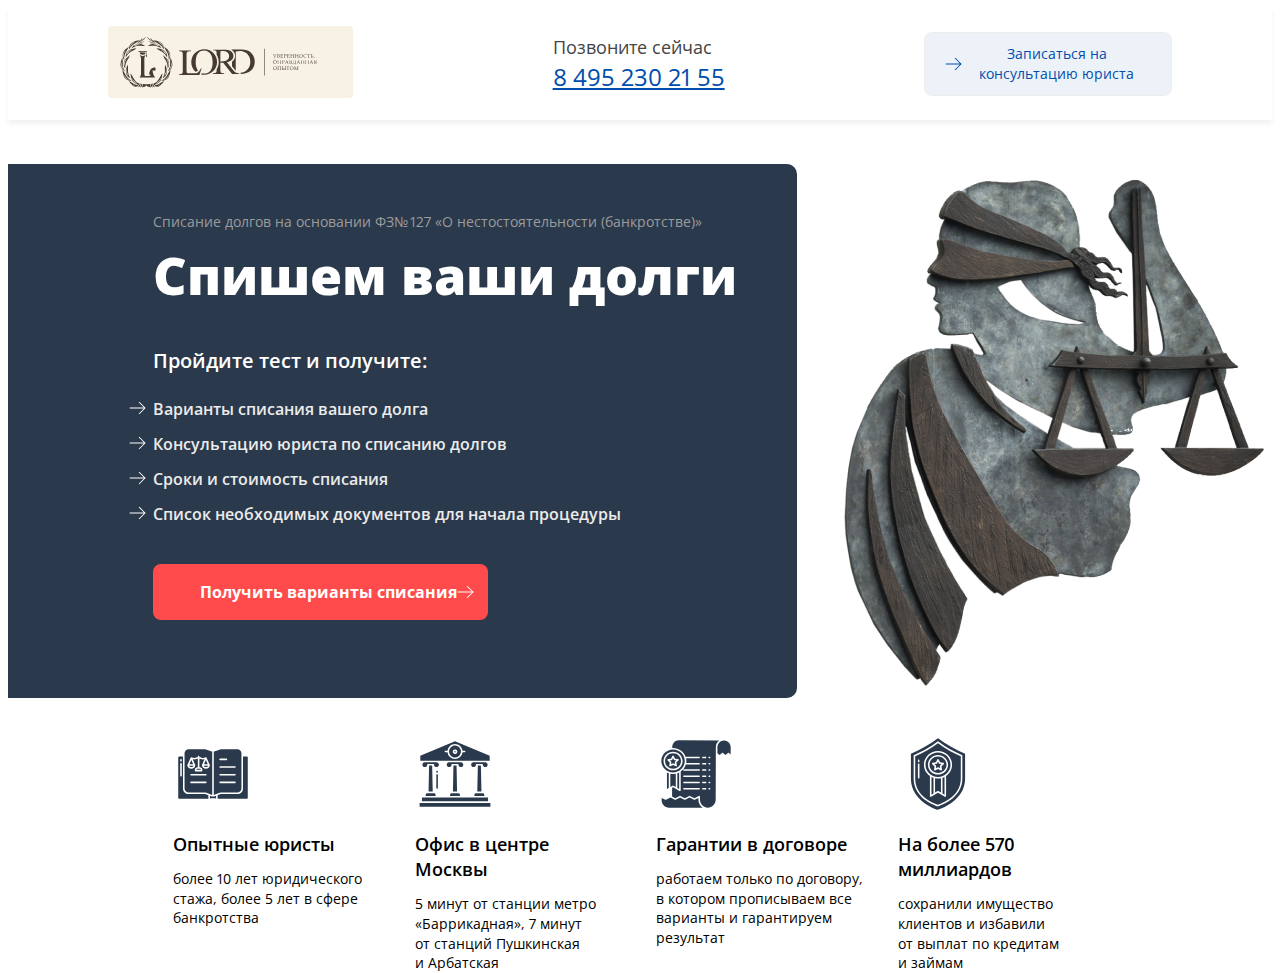
==== index.html @ ac5691c9 "Сделан и стилизован блок описания" ====
<!DOCTYPE html>
<html lang="en">
<head>
  <meta charset="UTF-8">
  <meta name="viewport" content="width=device-width, initial-scale=1.0">
  <meta http-equiv="X-UA-Compatible" content="ie=edge">
  <link rel="stylesheet" href="style.css">
  <title>My Force</title>
</head>
<body>
  <header class="header flex_container">
    <div class="header__logo">
      <img src="img/Lord_logo2.svg" alt="">
    </div>
    <div class="header__number">
      <p class="number__title font__opensans-400">Позвоните сейчас</p>
      <a class="number__phone font__opensans-400" href="#">8 495 230 21 55</a>
    </div>
      <button class="consult__button font__opensans-400" type="button" name="consult"><img src="img/arrow-blue.svg" alt="">Записаться на консультацию юриста</button>
  </header>
  <div class="content">
    <div class="content__main flex_container">
      <div class="main__dolgi">
        <p class="dolgi__fz font__opensans-400">Списание долгов на основании ФЗ№ 127 «О нестостоятельности (банкротстве)»</p>
        <h2 class="dolgi__title font__opensans-400">Спишем ваши долги</h2>
        <ul class="dolgi__ul font__opensans-400">
          <h2 class="ul__title font__opensans-400">Пройдите тест и получите:</h2>
          <li class="font__opensans-400">Варианты списания вашего долга</li>
          <li class="font__opensans-400">Консультацию юриста по списанию долгов</li>
          <li class="font__opensans-400">Сроки и стоимость списания</li>
          <li class="font__opensans-400">Список необходимых документов для начала процедуры</li>
        </ul>
        <button class="dolgi__button font__opensans-400" type="button" name="button">Получить варианты списания<img src="img/arrow.svg" alt=""></button>
      </div>
      <img src="img/femida.png" alt="">
    </div>
    <div class="content__benefits">
      <div class="benefits__item">
        <img src="img/book1.svg" alt="">
        <p class="item__title font__opensans-400">Опытные юристы</p>
        <p class="item__description font__opensans-400">более 10 лет юридического стажа, более 5 лет в сфере банкротства</p>
      </div>
      <div class="benefits__item">
        <img src="img/court1.svg" alt="">
        <p class="item__title font__opensans-400">Офис в центре Москвы</p>
        <p class="item__description font__opensans-400">5 минут от станции метро «Баррикадная», 7 минут от станций Пушкинская и Арбатская</p>
      </div>
      <div class="benefits__item">
        <img src="img/agreement1.svg" alt="">
        <p class="item__title font__opensans-400">Гарантии в договоре</p>
        <p class="item__description font__opensans-400">работаем только по договору, в котором прописываем все варианты и гарантируем результат</p>
      </div>
      <div class="benefits__item">
        <img src="img/shield1.svg" alt="">
        <p class="item__title font__opensans-400">На более 570 миллиардов</p>
        <p class="item__description font__opensans-400">сохранили имущество клиентов и избавили от выплат по кредитам и займам</p>
      </div>
    </div>
  </div>
  <footer class="footer">

  </footer>

</body>
</html>
---- style.css ----
@import url('https://fonts.googleapis.com/css2?family=Open+Sans&display=swap');
.font__opensans-400 {
  font-family: Open Sans;
  font-style: normal;
  font-weight: 400;
}
.header {
  width: 100%;
  max-width: 1440px;
  height: 112px;
  background: #FFFFFF;
  box-shadow: 0px 4px 4px rgba(157, 157, 157, 0.13);
  margin-bottom: 40px;
}
.number__title {
  font-size: 18px;
  line-height: 140%;
  font-feature-settings: 'pnum' on, 'lnum' on;
  color: #444444;
  margin: 0;
}
.number__phone {
  font-size: 24px;
  line-height: 140%;
  font-feature-settings: 'pnum' on, 'lnum' on;
  color: #004DAE;
}
.flex_container {
  display: flex;
  justify-content: space-around;
  align-items: center;
}
.consult__button {
  width: 19.6%;
  height: 57%;
  max-width: 283px;
  max-height: 64px;
  background: rgba(0, 77, 174, 0.07);
  border: 1px solid #EDEDED;
  border-radius: 8px;
  display: flex;
  flex-direction: row;
  align-items: center;
  padding: 12px 20px;
  font-size: 14px;
  line-height: 140%;
  font-feature-settings: 'pnum' on, 'lnum' on;
  color: #004DAE;
}
.content__main {
  width: 100%;
  height: 542px;
}
.main__dolgi {
  padding-left: 11.5%;
  width: 55.5%;
  height: 534px;
  max-width: 800px;
  margin-right: 30px;
  background: #2A394C;
  border-radius: 0px 10px 10px 0px;
}
.dolgi__fz {
  font-size: 14px;
  line-height: 140%;
  font-feature-settings: 'pnum' on, 'lnum' on;
  color: #9C9C9C;
  margin: 0;
  margin-top: 48px;
}
.dolgi__title {
  font-weight: 800;
  font-size: 52px;
  line-height: 136%;
  font-feature-settings: 'pnum' on, 'lnum' on;
  color: #FFFFFF;
  margin-top: 8px;
  margin-bottom: 20px;
}
.dolgi__ul {
  list-style-image: url(img/arrow.svg);
  line-height: 2.2;
  display: flex;
  flex-direction: column;
  align-items: flex-start;
  padding: 0px;
  margin-bottom: 32px;
}
.dolgi__ul li {
  font-weight: 600;
  font-size: 16px;
  font-feature-settings: 'pnum' on, 'lnum' on;
  color: #EBEBEB;
}
.ul__title {
  font-weight: 600;
  font-size: 20px;
  line-height: 140%;
  font-feature-settings: 'pnum' on, 'lnum' on;
  color: #FFFFFF;
}
.dolgi__button {
  font-weight: 700;
  font-size: 16px;
  line-height: 140%;
  font-feature-settings: 'pnum' on, 'lnum' on;
  color: #FFFFFF;
  width: 335px;
  height: 56px;
  background: #FF4B4B;
  border-radius: 8px;
  border-style: none;
  display: flex;
  flex-direction: row;
  align-items: center;
  padding-left: 7.2%;
}
.content__benefits {
  display: grid;
  grid-template-columns: repeat(4, 1fr);
  grid-gap: 2em;
  padding: 0 165px;
  margin-top: 2em;
}
.benefits__item {
  display: flex;
  flex-direction: column;
  align-items: flex-start;
  max-width: 255px;
  max-height: 170px;
}
.item__title {
  font-weight: 600;
  font-size: 18px;
  line-height: 140%;
  font-feature-settings: 'pnum' on, 'lnum' on;
  color: #000000;
  margin-bottom: 12px;
}
.item__description {
  font-size: 14px;
  line-height: 140%;
  font-feature-settings: 'pnum' on, 'lnum' on;
  color: #000000;
  margin: 0;
}
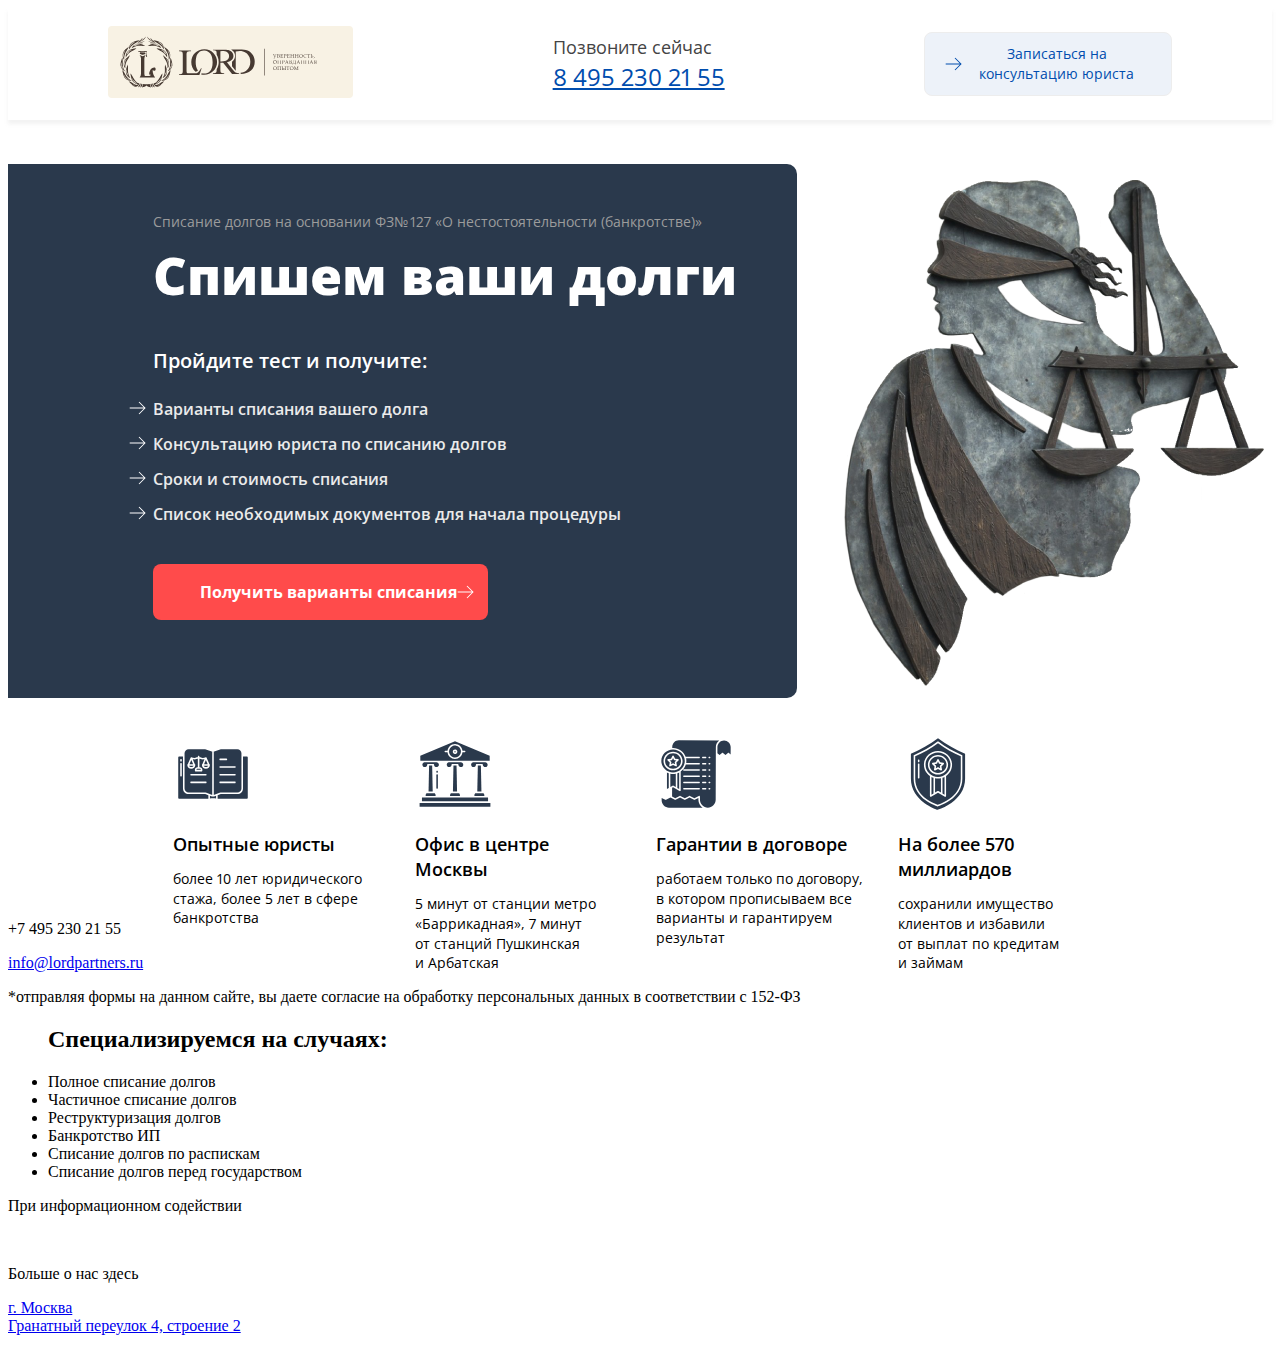
==== commit c479970e: "Сделана конструкция footer" ====
--- a/index.html
+++ b/index.html
@@ -58,7 +58,42 @@
     </div>
   </div>
   <footer class="footer">
-
+    <div class="footer__contacts">
+      <p>+7 495 230 21 55</p>
+      <a href="#">info@lordpartners.ru</a>
+      <p>*отправляя формы на данном сайте, вы даете согласие на обработку персональных данных в соответствии с 152-ФЗ</p>
+    </div>
+    </div>
+    <div class="contacts__spec">
+      <ul class="spec">
+        <h2 class="spec__title">Специализируемся на случаях:</h2>
+        <li>Полное списание долгов</li>
+        <li>Частичное списание долгов</li>
+        <li>Реструктуризация долгов</li>
+        <li>Банкротство ИП</li>
+        <li>Списание долгов по распискам</li>
+        <li>Списание долгов перед государством</li>
+      </ul>
+    </div>
+    <div class="contacts__inf">
+      <p class="inf">При информационном содействии</p>
+      <div class="contacts__img">
+        <img src="" alt="">
+        <img src="" alt="">
+        <img src="" alt="">
+        <img src="" alt="">
+      </div>
+    </div>
+    <div class="contacts__about">
+      <p>Больше о нас здесь</p>
+      <a href="#">г. Москва<br>Гранатный переулок 4, строение 2</a>
+      <div class="about__social">
+        <img src="" alt="">
+        <img src="" alt="">
+        <img src="" alt="">
+        <img src="" alt="">
+      </div>
+    </div>
   </footer>
 
 </body>
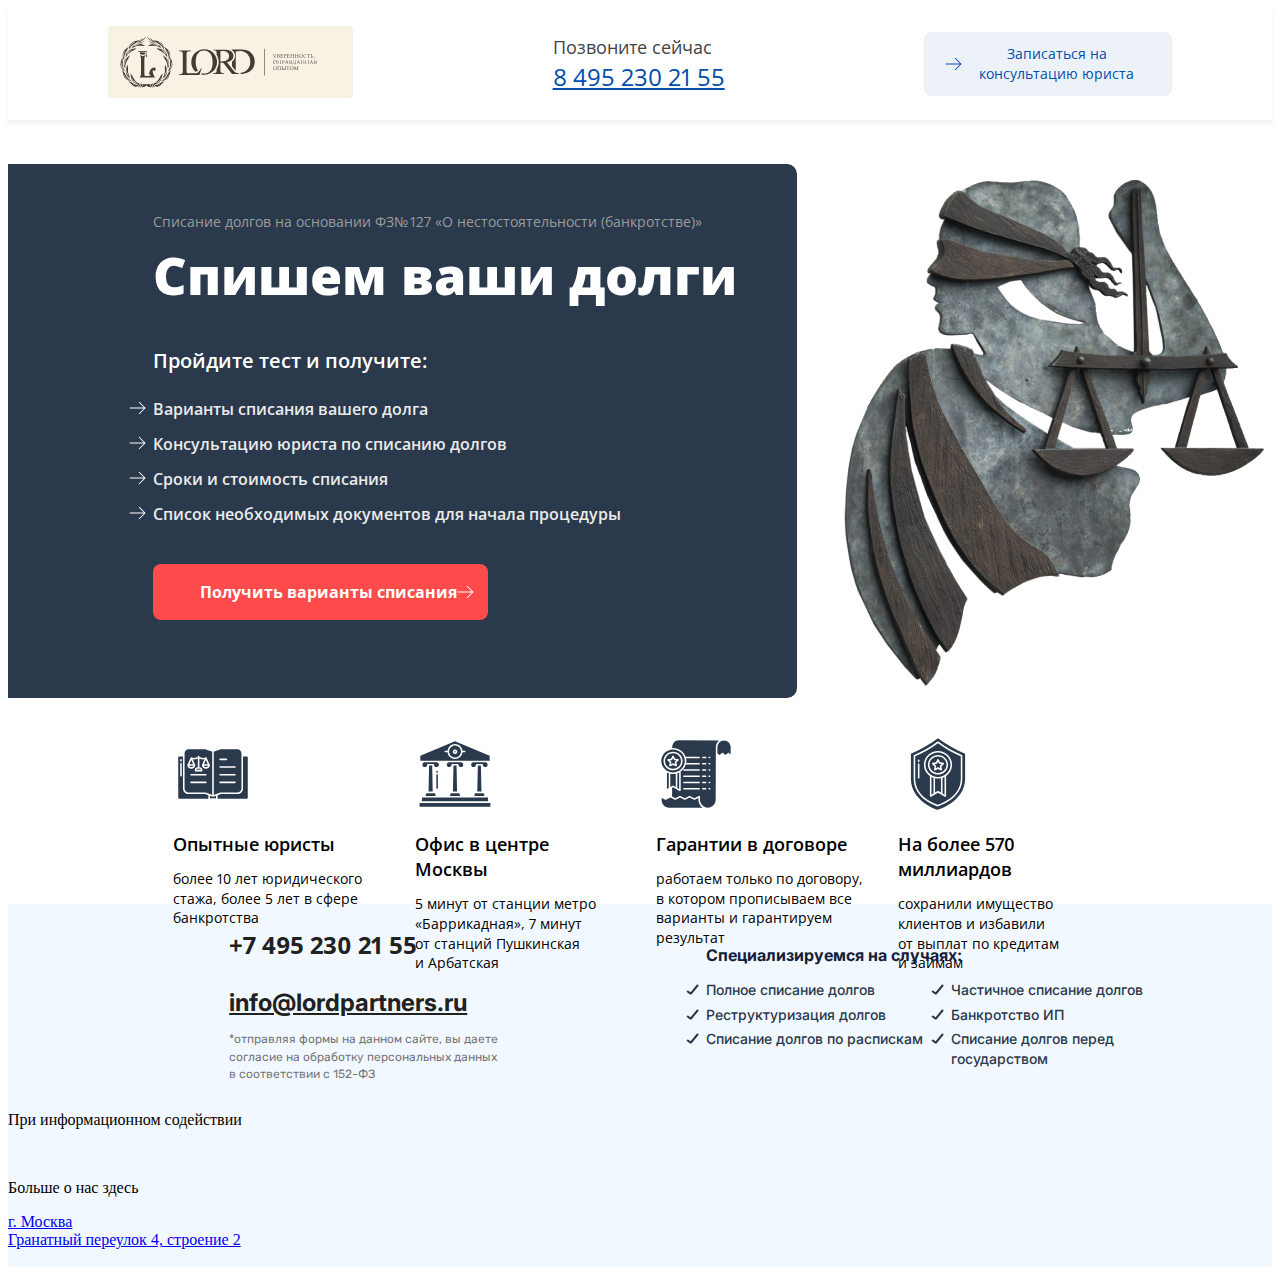
==== commit c91aced8: "Стилизован блок контактов и специализаций" ====
--- a/index.html
+++ b/index.html
@@ -58,29 +58,27 @@
     </div>
   </div>
   <footer class="footer">
-    <div class="footer__contacts">
-      <p>+7 495 230 21 55</p>
-      <a href="#">info@lordpartners.ru</a>
-      <p>*отправляя формы на данном сайте, вы даете согласие на обработку персональных данных в соответствии с 152-ФЗ</p>
-    </div>
-    </div>
-    <div class="contacts__spec">
-      <ul class="spec">
-        <h2 class="spec__title">Специализируемся на случаях:</h2>
-        <li>Полное списание долгов</li>
-        <li>Частичное списание долгов</li>
-        <li>Реструктуризация долгов</li>
-        <li>Банкротство ИП</li>
-        <li>Списание долгов по распискам</li>
-        <li>Списание долгов перед государством</li>
-      </ul>
+    <div class="position_container">
+      <div class="footer__contacts">
+        <p class="contacts__phone font__opensans-400">+7 495 230 21 55</p>
+        <a class="contacts__mail" href="#">info@lordpartners.ru</a>
+        <p class="contacts__agree">*отправляя формы на данном сайте, вы даете согласие на обработку персональных данных в соответствии с 152-ФЗ</p>
+      </div>
+      <div class="footer__spec">
+        <ul class="spec__ul">
+          <h2 class="spec__title">Специализируемся на случаях:</h2>
+          <li>Полное списание долгов</li>
+          <li>Частичное списание долгов</li>
+          <li>Реструктуризация долгов</li>
+          <li>Банкротство ИП</li>
+          <li>Списание долгов по распискам</li>
+          <li>Списание долгов перед государством</li>
+        </ul>
+      </div>
     </div>
     <div class="contacts__inf">
       <p class="inf">При информационном содействии</p>
       <div class="contacts__img">
-        <img src="" alt="">
-        <img src="" alt="">
-        <img src="" alt="">
         <img src="" alt="">
       </div>
     </div>
--- a/style.css
+++ b/style.css
@@ -1,4 +1,7 @@
 @import url('https://fonts.googleapis.com/css2?family=Open+Sans&display=swap');
+@import url('https://fonts.googleapis.com/css2?family=Inter:wght@700&display=swap');
+@import url('https://fonts.googleapis.com/css2?family=Rubik&display=swap');
+@import url('https://fonts.googleapis.com/css2?family=Roboto&display=swap');
 .font__opensans-400 {
   font-family: Open Sans;
   font-style: normal;
@@ -144,3 +147,73 @@
   color: #000000;
   margin: 0;
 }
+.footer {
+  background: #F2F8FF;
+}
+.footer__contacts {
+  display: flex;
+  flex-direction: column;
+  align-items: flex-start;
+  width: 285px;
+}
+.contacts__phone {
+  font-weight: 700;
+  font-size: 24px;
+  line-height: 140%;
+  font-feature-settings: 'pnum' on, 'lnum' on;
+  color: #212121;
+}
+.contacts__mail {
+  font-family: Inter;
+  font-style: normal;
+  font-weight: 700;
+  font-size: 24px;
+  line-height: 140%;
+  font-feature-settings: 'pnum' on, 'lnum' on;
+  color: #212121;
+}
+.contacts__agree {
+  font-family: Rubik;
+  font-style: normal;
+  font-weight: 400;
+  font-size: 12px;
+  line-height: 145%;
+  color: rgba(55, 55, 55, 0.7);
+  word-wrap: break-word;
+  max-width: 285px;
+}
+.footer__spec {
+  width: 530px;
+}
+.spec__ul {
+  list-style-image: url(img/line.svg);
+  display: grid;
+  grid-template-columns: repeat(2, 0.5fr);
+  grid-template-rows: repeat(3, 0.5fr);
+}
+.spec__ul li {
+  font-family: Inter;
+  font-style: normal;
+  font-weight: 500;
+  font-size: 14px;
+  line-height: 140%;
+  font-feature-settings: 'pnum' on, 'lnum' on;
+  color: #2A394C;
+}
+.spec__title {
+  grid-column: 1 / 3;
+  font-family: Inter;
+  font-style: normal;
+  font-weight: bold;
+  font-size: 16px;
+  line-height: 140%;
+  font-feature-settings: 'pnum' on, 'lnum' on;
+  color: #14203A;
+}
+.position_container {
+  display: flex;
+  justify-content: space-around;
+  align-items: center;
+  align-content: space-between;
+  padding-left: 11.5%;
+}
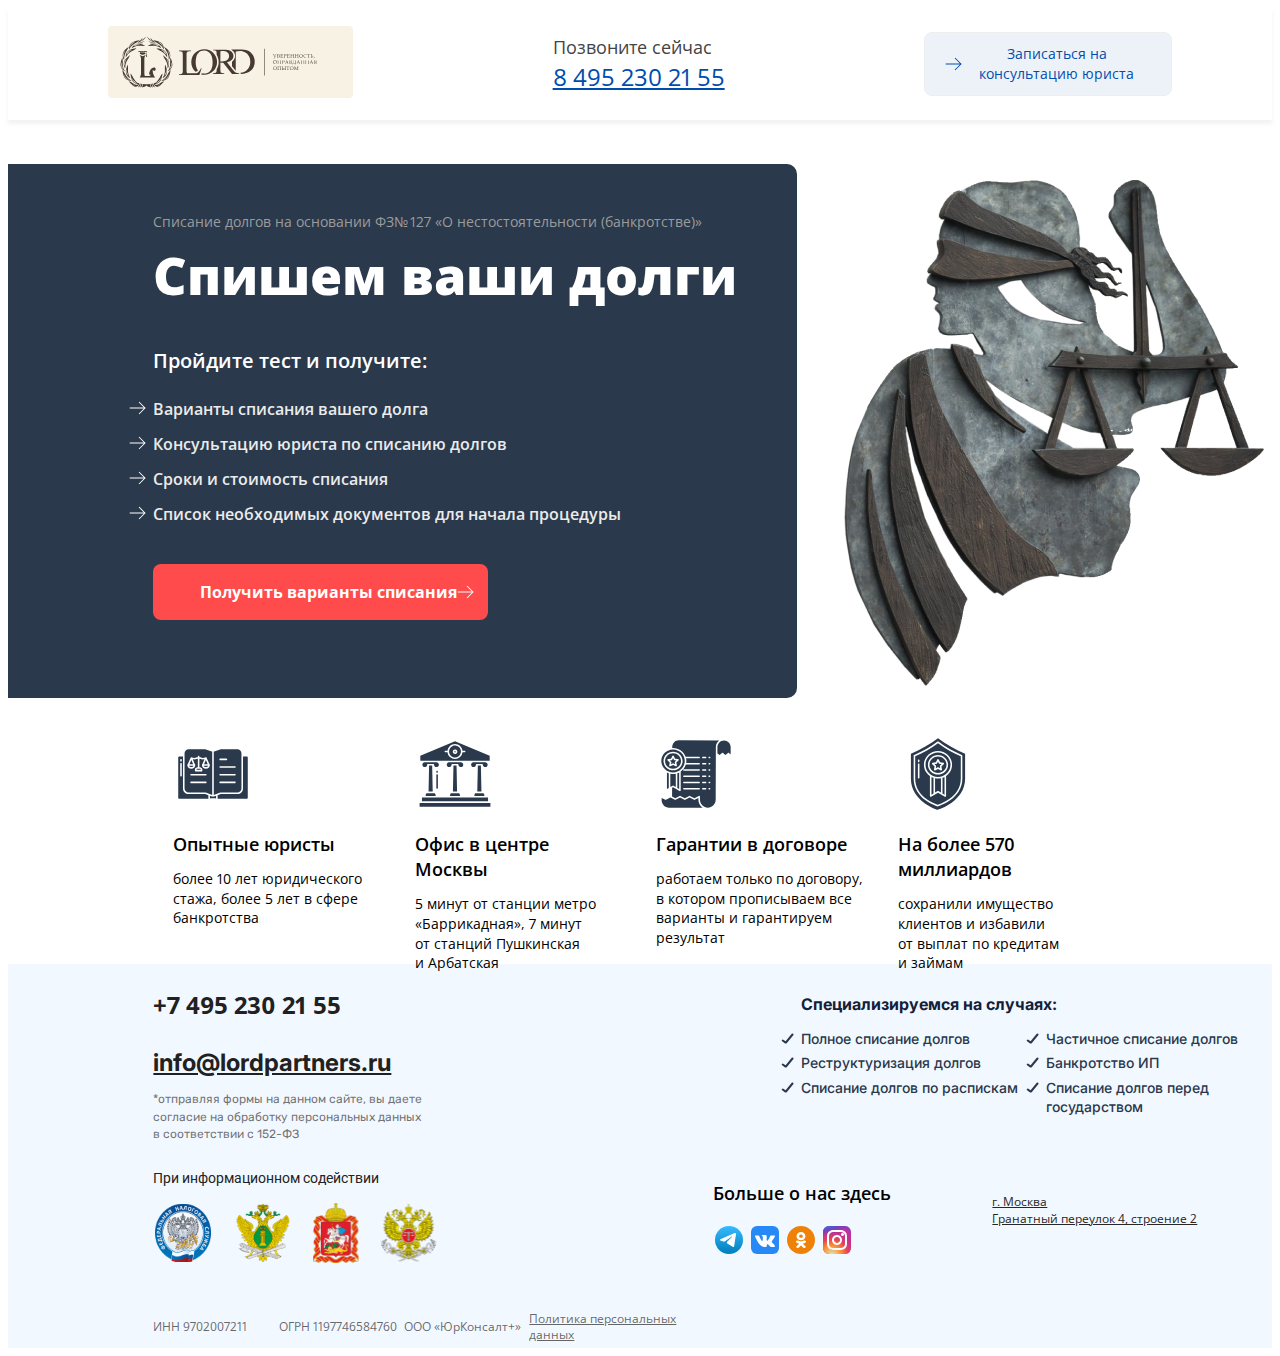
==== commit 78220884: "Загружены некоторые иконки Полностью стилизован блок контактов и специализаций" ====
--- a/index.html
+++ b/index.html
@@ -76,21 +76,25 @@
         </ul>
       </div>
     </div>
-    <div class="contacts__inf">
-      <p class="inf">При информационном содействии</p>
+    <div class="contacts__inf ">
       <div class="contacts__img">
-        <img src="" alt="">
+        <p class="inf">При информационном содействии</p>
+        <img src="img/assistance.svg" alt="">
       </div>
+      <div class="about__social">
+        <p class="about font__opensans-400">Больше о нас здесь</p>
+        <img src="img/telegram.svg" alt="">
+        <img src="img/vk.svg" alt="">
+        <img src="img/OK.svg" alt="">
+        <img src="img/instagram.svg" alt="">
+      </div>
+      <a class="adress font__opensans-400" href="#">г. Москва<br>Гранатный переулок 4, строение 2</a>
     </div>
-    <div class="contacts__about">
-      <p>Больше о нас здесь</p>
-      <a href="#">г. Москва<br>Гранатный переулок 4, строение 2</a>
-      <div class="about__social">
-        <img src="" alt="">
-        <img src="" alt="">
-        <img src="" alt="">
-        <img src="" alt="">
-      </div>
+    <div class="legal__inf">
+      <p class="inf__item font__opensans-400">ИНН 9702007211</p>
+      <p class="inf__item font__opensans-400">ОГРН 1197746584760</p>
+      <p class="inf__item font__opensans-400">ООО «ЮрКонсалт+»</p>
+      <a class="inf__item privacy_policy font__opensans-400" href="#">Политика персональных данных</a>
     </div>
   </footer>
 
--- a/style.css
+++ b/style.css
@@ -124,6 +124,7 @@
   grid-gap: 2em;
   padding: 0 165px;
   margin-top: 2em;
+  margin-bottom: 60px;
 }
 .benefits__item {
   display: flex;
@@ -149,12 +150,14 @@
 }
 .footer {
   background: #F2F8FF;
+  padding-left: 11.5%;
 }
 .footer__contacts {
   display: flex;
   flex-direction: column;
   align-items: flex-start;
   width: 285px;
+  grid-column: 1 / 3;
 }
 .contacts__phone {
   font-weight: 700;
@@ -211,9 +214,60 @@
   color: #14203A;
 }
 .position_container {
-  display: flex;
-  justify-content: space-around;
-  align-items: center;
-  align-content: space-between;
-  padding-left: 11.5%;
-}
+  display: grid;
+  grid-template-columns: repeat(3, 19em);
+}
+.contacts__inf {
+  display: grid;
+  grid-template-columns: repeat(4, 1fr);
+  grid-template-rows: repeat(1, 0.5fr);
+  align-items: center;
+}
+.inf {
+  font-family: Roboto;
+  font-style: normal;
+  font-weight: normal;
+  font-size: 14px;
+  line-height: 140%;
+  font-feature-settings: 'tnum' on, 'lnum' on;
+  color: #232323;
+  grid-column: 1 / 3;
+}
+.contacts__img {
+  grid-row: 1;
+  grid-column: 1 / 3;
+}
+.about {
+  font-weight: 600;
+  font-size: 18px;
+  line-height: 140%;
+  font-feature-settings: 'tnum' on, 'lnum' on;
+  color: #000000;
+}
+.adress {
+  font-size: 12px;
+  line-height: 140%;
+  font-feature-settings: 'pnum' on, 'lnum' on;
+  color: #272727;
+}
+.about__social {
+
+}
+.legal__inf {
+  display: grid;
+  grid-template-columns: repeat(4, 1.5fr);
+  align-items: center;
+  word-break: normal;
+  max-width: 570px;
+  margin-top: 40px;
+}
+.inf__item {
+  font-size: 12px;
+  line-height: 140%;
+  font-feature-settings: 'pnum' on, 'lnum' on;
+  color: rgba(39, 39, 39, 0.7);
+}
+.privacy_policy {
+  grid-column: 4 / 5;
+  width: 194px;
+}
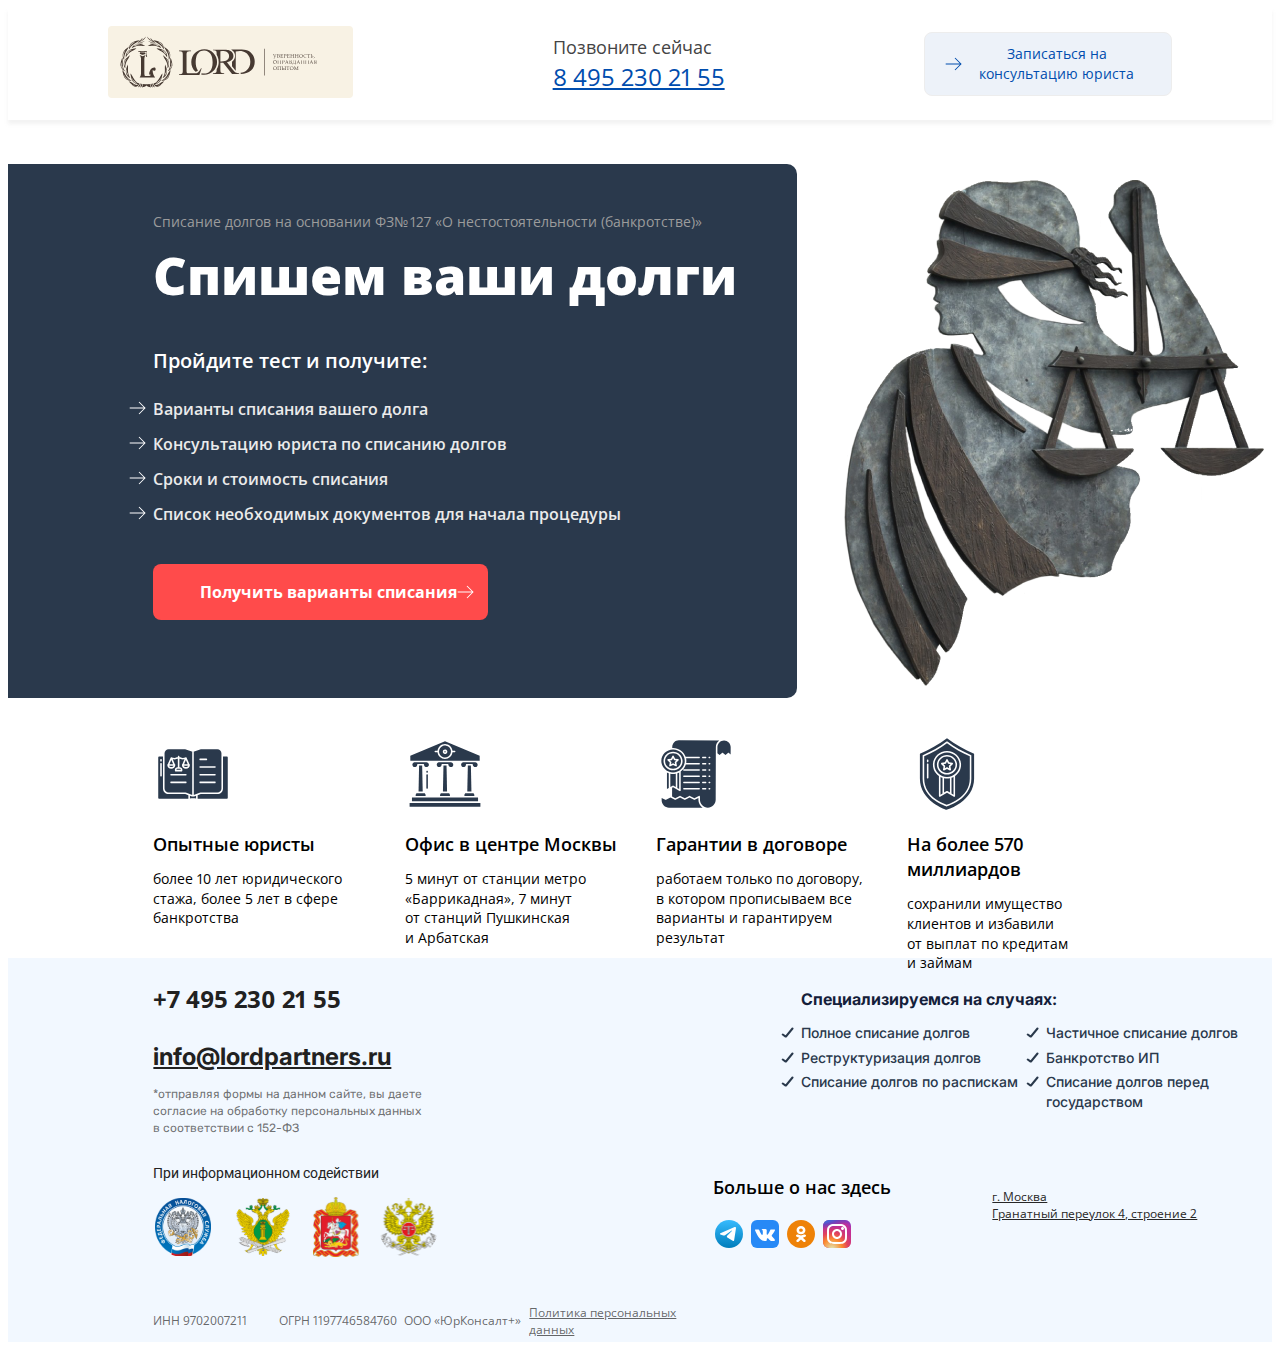
==== commit 0b4466cb: "Стилизованы инпуты опроса Добавлена проверка на выбор Добавлена функция записи выбора в send.php Пол" ====
--- a/index.html
+++ b/index.html
@@ -5,9 +5,10 @@
   <meta name="viewport" content="width=device-width, initial-scale=1.0">
   <meta http-equiv="X-UA-Compatible" content="ie=edge">
   <link rel="stylesheet" href="style.css">
+  <script type="text/javascript" src="jquery-3.6.0.js"></script>
   <title>My Force</title>
 </head>
-<body>
+<body id="body">
   <header class="header flex_container">
     <div class="header__logo">
       <img src="img/Lord_logo2.svg" alt="">
@@ -16,11 +17,26 @@
       <p class="number__title font__opensans-400">Позвоните сейчас</p>
       <a class="number__phone font__opensans-400" href="#">8 495 230 21 55</a>
     </div>
-      <button class="consult__button font__opensans-400" type="button" name="consult"><img src="img/arrow-blue.svg" alt="">Записаться на консультацию юриста</button>
+      <button id="getConsultBtn" class="consult__button font__opensans-400" type="button" name="consult"><img src="img/arrow-blue.svg" alt="">Записаться на консультацию юриста</button>
+      <div class="" id="get_consult__background">
+        <div class="get_consult" id="getConsult">
+          <div class="close">
+            <button id="close" type="button" name="button"><img src="img/functionality/Close_round.svg" alt=""></button>
+          </div>
+        <h2 class="get_consult__title">Укажите ваши контактные данные</h2>
+        <input class="get_consult_input" type="text" name="" value="">
+        <input class="get_consult_input" id="tel" value="">
+        <div class="flex_container">
+          <button id="get" class="dolgi__button final_step_button font__opensans-400" type="button" name="button">Получить варианты списания</button>
+        </div>
+        <p class="contacts__agree get_consult_agree">*отправляя формы на данном сайте, вы даете согласие на обработку персональных данных в соответствии с 152-ФЗ</p>
+        <div class="overlay"></div>
+      </div>
+    </div>
   </header>
   <div class="content">
     <div class="content__main flex_container">
-      <div class="main__dolgi">
+      <div class="main__dolgi" id="stepZero">
         <p class="dolgi__fz font__opensans-400">Списание долгов на основании ФЗ№ 127 «О нестостоятельности (банкротстве)»</p>
         <h2 class="dolgi__title font__opensans-400">Спишем ваши долги</h2>
         <ul class="dolgi__ul font__opensans-400">
@@ -30,8 +46,86 @@
           <li class="font__opensans-400">Сроки и стоимость списания</li>
           <li class="font__opensans-400">Список необходимых документов для начала процедуры</li>
         </ul>
-        <button class="dolgi__button font__opensans-400" type="button" name="button">Получить варианты списания<img src="img/arrow.svg" alt=""></button>
+        <button class="dolgi__button font__opensans-400" id="getVariants" type="button" name="button">Получить варианты списания<img src="img/arrow.svg"></button>
       </div>
+      <div class="main__dolgi__step_one" id="stepOne">
+        <div class="progress_bar">
+          <img src="img/functionality/progress_bar.svg" alt="">
+        </div>
+        <h2 class="step_one__title">Укажите общую сумму ваших долгов</h2>
+        <label class="step_one_description" for="step_one_input"><input class="step_one_input" type="radio" name="stepOneFirst" value="менее 500 000  рублей">менее 500 000  рублей</label>
+        <label class="step_one_description" for="step_one_input"><input class="step_one_input" type="radio" name="stepOneFirst" value="от 500 000 до 1 000 000 рублей">от 500 000 до 1 000 000 рублей</label>
+        <label class="step_one_description" for="step_one_input"><input class="step_one_input" type="radio" name="stepOneFirst" value="от 1 000 000 до 5 000 000 рублей">от 1 000 000 до 5 000 000 рублей</label>
+        <label class="step_one_description" for="step_one_input"><input class="step_one_input" type="radio" name="stepOneFirst" value="более 5 000 000">более 5 000 000</label>
+        <button id="next1" class="step_one__button font__opensans-400" type="button" name="button">Далее<img src="img/arrow.svg" alt=""></button>
+      </div>
+      <div class="main__dolgi__step_one" id="stepTwo">
+        <div class="progress_bar">
+          <img src="img/functionality/progress_bar2.svg">
+        </div>
+        <h2 class="step_one__title">Есть ли у вас в собственности имущество?</h2>
+        <label class="step_one_description" for="step_one_input"><input class="step_one_input" type="radio" name="stepTwoSecond" value="Да, есть квартира (две и более)">Да, есть квартира (две и более)</label>
+        <label class="step_one_description" for="step_one_input"><input class="step_one_input" type="radio" name="stepTwoSecond" value="Да, есть автомобиль">Да, есть автомобиль</label>
+        <label class="step_one_description" for="step_one_input"><input class="step_one_input" type="radio" name="stepTwoSecond" value="Да, есть коммерческая собственность">Да, есть коммерческая собственность</label>
+        <label class="step_one_description" for="step_one_input"><input class="step_one_input" type="radio" name="stepTwoSecond" value="Да, есть другая собственность">Да, есть другая собственность</label>
+        <label class="step_one_description" for="step_one_input"><input class="step_one_input" type="radio" name="stepTwoSecond" value="Нет, ничего нет">Нет, ничего нет</label>
+        <div class="flex_container">
+          <button id="back1" class="step_two__button_back font__opensans-400" type="button" name="button"><img src="img/functionality/back_arrow.svg" alt="">Назад</button>
+          <button id="next2" class="step_one__button font__opensans-400" type="button" name="button">Далее<img src="img/arrow.svg" alt=""></button>
+        </div>
+      </div>
+      <div class="main__dolgi__step_one" id="stepThree">
+        <div class="progress_bar">
+          <img src="img/functionality/progress_bar3.svg">
+        </div>
+        <h2 class="step_one__title">Совершали ли вы крупные сделки за последние 3 года?</h2>
+        <p class="step_one_description"><input class="step_one_input" type="radio" name="stepThreeThird" value="Да. была продажа квартиры / авто / участка">Да. была продажа квартиры / авто / участка</p>
+        <p class="step_one_description"><input class="step_one_input" type="radio" name="stepThreeThird" value="Да. была продажа коммерческой собственности">Да. была продажа коммерческой собственности</p>
+        <p class="step_one_description"><input class="step_one_input" type="radio" name="stepThreeThird" value="Да, была продажа ИП / ООО">Да, была продажа ИП / ООО</p>
+        <p class="step_one_description"><input class="step_one_input" type="radio" name="stepThreeThird" value="Да, была продажа (другое)">Да, была продажа (другое)</p>
+        <p class="step_one_description"><input class="step_one_input" type="radio" name="stepThreeThird" value="Нет, ничего не было">Нет, ничего не было</p>
+        <div class="flex_container">
+          <button id="back2" class="step_two__button_back font__opensans-400" type="button" name="button"><img src="img/functionality/back_arrow.svg" alt="">Назад</button>
+          <button id="next3" class="step_one__button font__opensans-400" type="button" name="button">Далее<img src="img/arrow.svg" alt=""></button>
+        </div>
+      </div>
+      <div class="main__dolgi__step_one" id="stepFour">
+        <div class="progress_bar">
+          <img src="img/functionality/progress_bar4.svg">
+        </div>
+        <h2 class="step_one__title step_four__title">Как вы бы хотели получить варианты списанию долгов и консультацию юриста?</h2>
+        <p class="step_one_description"><input class="step_one_input" type="radio" name="stepFourFours" value="В офисе «ЮрКонсалт+»">В офисе «ЮрКонсалт+»</p>
+        <p class="step_one_description"><input class="step_one_input" type="radio" name="stepFourFours" value="По телефону">По телефону</p>
+        <div class="flex_container">
+          <button id="next4" class="dolgi__button font__opensans-400" type="button" name="button">Получить варианты списания<img src="img/arrow.svg" alt=""></button>
+        </div>
+      </div>
+      <div class="main__dolgi__step_one" id="stepEnd">
+        <div class="progress_bar">
+          <img src="img/functionality/progress_bar5.svg">
+        </div>
+        <h2 class="step_one__title">Укажите ваши контактные данные</h2>
+        <input class="final_step_input" type="text" name="stepEndName" value="">
+        <input class="final_step_input" id="tel" name="stepEndPhone" value="">
+        <div class="flex_container">
+          <button id="getVars" class="dolgi__button final_step_button font__opensans-400" type="button" name="button">Получить варианты списания</button>
+        </div>
+        <p class="contacts__agree final_step_agree">*отправляя формы на данном сайте, вы даете согласие на обработку персональных данных в соответствии с 152-ФЗ</p>
+      </div>
+      <div class="main__dolgi__step_one" id="finalScreen">
+        <h2 class="final_screen__title font__opensans-400">Благодарим за заявку!</h2>
+        <p class="final_screen_desc font__opensans-400">Ожидайте звонка нашего юриста с номера</p>
+        <p class="final_screen_phone font__opensans-400">8 495 230 21 55</p>
+          <div class="flex_container">
+            <div class="">
+              <p class="final_screen_about font__opensans-400">Узнайте о нас больше</p>
+              <img src="img/telegram.svg" alt="">
+              <img src="img/vk.svg" alt="">
+              <img src="img/OK.svg" alt="">
+              <img src="img/instagram.svg" alt="">
+            </div>
+          </div>
+        </div>
       <img src="img/femida.png" alt="">
     </div>
     <div class="content__benefits">
@@ -83,10 +177,10 @@
       </div>
       <div class="about__social">
         <p class="about font__opensans-400">Больше о нас здесь</p>
-        <img src="img/telegram.svg" alt="">
-        <img src="img/vk.svg" alt="">
-        <img src="img/OK.svg" alt="">
-        <img src="img/instagram.svg" alt="">
+        <a href="#"><img src="img/telegram.svg" alt=""></a>
+        <a href="#"><img src="img/vk.svg" alt=""></a>
+        <a href="#"><img src="img/OK.svg" alt=""></a>
+        <a href="#"><img src="img/instagram.svg" alt=""></a>
       </div>
       <a class="adress font__opensans-400" href="#">г. Москва<br>Гранатный переулок 4, строение 2</a>
     </div>
@@ -97,6 +191,6 @@
       <a class="inf__item privacy_policy font__opensans-400" href="#">Политика персональных данных</a>
     </div>
   </footer>
-
+<script type="text/javascript" src="script.js"></script>
 </body>
 </html>
--- a/style.css
+++ b/style.css
@@ -55,6 +55,7 @@
   height: 542px;
 }
 .main__dolgi {
+  display: block;
   padding-left: 11.5%;
   width: 55.5%;
   height: 534px;
@@ -106,7 +107,6 @@
   font-weight: 700;
   font-size: 16px;
   line-height: 140%;
-  font-feature-settings: 'pnum' on, 'lnum' on;
   color: #FFFFFF;
   width: 335px;
   height: 56px;
@@ -122,9 +122,9 @@
   display: grid;
   grid-template-columns: repeat(4, 1fr);
   grid-gap: 2em;
-  padding: 0 165px;
+  padding: 0 11.5%;
   margin-top: 2em;
-  margin-bottom: 60px;
+  margin-bottom: 4.3%;
 }
 .benefits__item {
   display: flex;
@@ -271,3 +271,243 @@
   grid-column: 4 / 5;
   width: 194px;
 }
+.main__dolgi__step_one {
+  display: flex;
+  flex-direction: column;
+  justify-content: center;
+  align-items: flex-start;
+  padding-left: 11.5%;
+  width: 55.5%;
+  height: 534px;
+  max-width: 800px;
+  margin-right: 30px;
+  background: #2A394C;
+  border-radius: 0px 10px 10px 0px;
+}
+.step_one__title {
+  font-family: Open Sans;
+  font-style: normal;
+  font-weight: 600;
+  font-size: 20px;
+  line-height: 140%;
+  font-feature-settings: 'pnum' on, 'lnum' on;
+  color: #FFFFFF;
+}
+.step_one_description {
+  font-family: Open Sans;
+  font-style: normal;
+  font-weight: 600;
+  font-size: 16px;
+  line-height: 140%;
+  font-feature-settings: 'pnum' on, 'lnum' on;
+  color: #EBEBEB;
+  margin: 0;
+  margin-bottom: 14px;
+}
+label {
+  cursor: pointer;
+  display: inline-block;
+  position: relative;
+  margin-right: 15px;
+}
+input[type=radio] {
+  display: none;
+}
+label:before {
+    content: "";
+    display: inline-block;
+    width: 16px;
+    height: 16px;
+    margin-right: 10px;
+    left: 0;
+    bottom: 1px;
+    background-color: inherit;
+    border: 1px solid #CCD2E3;
+  }
+.main__dolgi__step_one label:before {
+    border-radius: 10px;
+}
+input[type=radio]:checked + label:before {
+    content: "✔";
+    font-family: 'lucida grande';
+    font-size: 45px;
+    line-height: 60px;
+    text-align: center;
+    color: #f3f3f3;
+}
+.step_one_input {
+  margin-right: 11px;
+}
+.step_one_input {
+  content: "";
+	display: inline-block;
+	width: 17px;
+	height: 18px;
+	position: absolute;
+	left: 0;
+	bottom: 1px;
+}
+.step_one__button {
+  font-weight: 700;
+  font-size: 16px;
+  line-height: 140%;
+  font-feature-settings: 'pnum' on, 'lnum' on;
+  color: #FFFFFF;
+  width: 132px;
+  height: 56px;
+  background: #FF4B4B;
+  border-radius: 8px;
+  border-style: none;
+  display: flex;
+  flex-direction: row;
+  align-items: center;
+  justify-content: space-evenly;
+  padding-left: 24px;
+}
+.step_two__button_back {
+  background: inherit;
+  font-family: Open Sans;
+  font-style: normal;
+  font-weight: bold;
+  font-size: 16px;
+  line-height: 140%;
+  font-feature-settings: 'pnum' on, 'lnum' on;
+  color: #A7A7A7;
+  width: 132px;
+  height: 56px;
+  border-radius: 8px;
+  border-style: none;
+  display: flex;
+  flex-direction: row;
+  align-items: center;
+  justify-content: space-evenly;
+}
+.step_four__title {
+  max-width: 403px;
+}
+.final_step_input {
+  display: flex;
+  flex-direction: row;
+  align-items: center;
+  padding: 16px 24px;
+  background: #FFFFFF;
+  border: none;
+  box-sizing: border-box;
+  border-radius: 4px;
+  width: 350px;
+  height: 54px;
+  margin-bottom: 16px;
+}
+.final_step_button {
+  width: 350px;
+  padding: 16px 24px;
+  justify-content: center;
+}
+.final_step_agree {
+  color: rgba(255, 255, 255, 0.5);
+}
+.final_screen__title {
+  font-weight: 600;
+  font-size: 24px;
+  line-height: 140%;
+  font-feature-settings: 'pnum' on, 'lnum' on;
+  color: #FFFFFF;
+  margin-top: 80px;
+}
+.final_screen_desc {
+  font-size: 18px;
+  line-height: 140%;
+  font-feature-settings: 'pnum' on, 'lnum' on;
+  color: #FFFFFF;
+}
+.final_screen_phone {
+  font-weight: 600;
+  font-size: 24px;
+  line-height: 140%;
+  font-feature-settings: 'pnum' on, 'lnum' on;
+  color: #FFFFFF;
+}
+.final_screen_about {
+  font-size: 18px;
+  line-height: 140%;
+  font-feature-settings: 'pnum' on, 'lnum' on;
+  color: #FFFFFF;
+}
+#stepOne {
+  display: none;
+}
+#stepTwo {
+  display: none;
+}
+#stepThree {
+  display: none;
+}
+#stepFour {
+  display: none;
+}
+#stepEnd {
+  display: none;
+}
+#finalScreen {
+  display: none;
+}
+.get_consult {
+  z-index: 20;
+  position: absolute;
+  display: flex;
+  flex-direction: column;
+  justify-content: flex-start;
+  align-items: flex-start;
+  padding-left: 80px;
+  width: 700px;
+  height: 600px;
+  background: #EDF3F9;
+  border-radius: 4px;
+  left: 25%;
+  top: 25%;
+}
+.get_consult__title {
+  font-family: Open Sans;
+  font-style: normal;
+  font-weight: 600;
+  font-size: 20px;
+  line-height: 140%;
+  font-feature-settings: 'pnum' on, 'lnum' on;
+  color: #222222;
+}
+.get_consult_input {
+  display: flex;
+  flex-direction: row;
+  align-items: center;
+  padding: 16px 24px;
+  background: #FFFFFF;
+  border: none;
+  box-sizing: border-box;
+  border-radius: 4px;
+  width: 350px;
+  height: 54px;
+  margin-bottom: 16px;
+}
+.close {
+  padding-left: 91.7%;
+  margin-bottom: 22px;
+  padding-top: 46px;
+}
+#getConsult {
+  display: none;
+}
+#close {
+  border: none;
+}
+.radio {
+  background-image: url(img/functionality/radio.svg);
+}
+#get_consult__background {
+  background: rgba(102, 102, 102, 0.5);
+  width: 100%;
+  height: 100%;
+  position: absolute;
+  top: 0;
+  left: 0;
+  display: none;
+}
